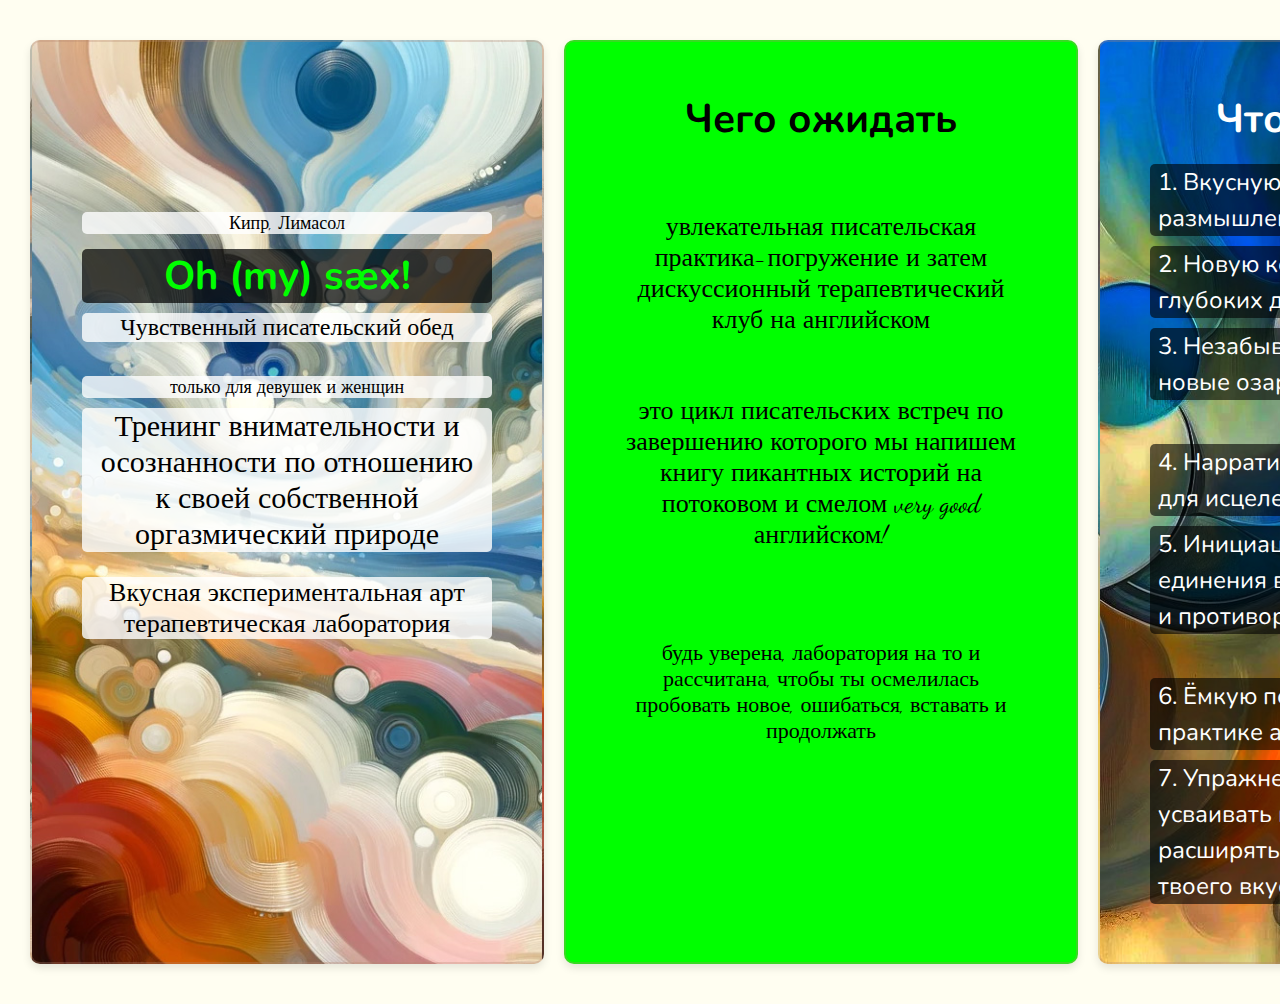
==== ohmys_x/index.html @ ebf22946 "ohmys__x" ====
<!DOCTYPE html>
<html lang="en">
<head>
    <meta charset="UTF-8">
    <meta name="viewport" content="width=device-width, initial-scale=1.0">
    <title>Instagram Stories Style Cards</title>
    <style>
        @import url('https://fonts.googleapis.com/css2?family=Dancing+Script&display=swap');
        @import url('https://fonts.googleapis.com/css2?family=Nunito:ital,wght@0,200..1000;1,200..1000&display=swap');
        
        body {
            background-color: #FFFEF1;
            margin: 0; padding: 0;
            font-family: "Nunito", sans-serif;
            font-size: large;
        }
        .card-container {
            display: flex;
            flex-direction: row;
            flex-wrap: nowrap;
            overflow-x: auto;
            padding: 20px;
            width: 3333px;
        }
        
        .align-left {
            text-align: left;
        }        
        

        .card {
            height: 860px; 
            width: 450px;
            background-color: white;
            border-radius: 10px;
            box-shadow: 0 4px 8px rgba(0, 0, 0, 0.1);
            border: 2px solid rgba(182, 135, 113, 0.3);    
            margin: 20px 10px;
            padding: 30px;
            overflow: hidden;
        }
        .card:hover {
            box-shadow: 0 0 30px rgba(80, 162, 255, 0.3);
        }        
        .card-content {
            padding: 20px;
            text-align: center;
        }
        .card h2, .card p {
            margin: 0;
        }
        .card h2{
            font-size: 40px;
        }
        .card p {
            margin-top: 10px;
            font-family: 'Dancing Script', cursive;
        }
        .card1 {
            background-image: url('card1.jpg'); 
            background-size: cover; 
            background-position: center; 
        }        
        .card2 {
            background-color: #00FF00; /* Зеленый фон для карточки 2 */
        }
        .card3 {
            background-image: url('card3.jpg'); 
            background-size: cover; 
            background-position: center; 
            color: white;
        }        
        .card4 {
            background-image: url('card4.jpg'); 
            background-size: cover; 
            background-position: center; 
        }        
        .card5 {
            background-color: #242424; 
            color: white;
        }
        .card6 {
            background-image: url('card6.jpg'); 
            background-color: rgba(233, 65, 255, 0.719); 
            background-size: cover; 
            background-position: center;             
        }

        .list-container ul {
            list-style: none;
            padding: 0;
        }
        .list-container li {
            background-color:  rgba(0,0,0,0.6);
            font-size:24px;
            line-height: 1.5;
            margin: 10px 0;
            padding: 0 8px;
            border-radius: 5px;
        }        


        .white-bg{
            background-color:  rgba(255,255,255,0.8);
            padding: 0 8px;
            border-radius: 5px;
        }
        .black-bg{
            background-color:  rgba(0, 0, 0, 0.7);
            padding: 0 8px;
            border-radius: 5px;
        }

        .ultragreen {
            color: #00FF00;
        }



    </style>

    <script>
        function openCard(card) {
            var i;
            var x = document.getElementsByClassName("card");
            for (i = 0; i < x.length; i++) {
                x[i].style.display = "none";
            }
            document.getElementById(card).style.display = "block";
        }
    
        document.addEventListener('DOMContentLoaded', function() {
            document.onwheel = function(e) {
                e.preventDefault();
            };

            document.onwheel = function(e) {
                e.preventDefault(); 
                const scrollAmount = e.deltaY * -1;
                window.scrollBy({ left: scrollAmount, behavior: 'smooth' });
            };
        });        
    </script>    
</head>
<body>
    <div class="card-container">
        <div class="card card1">
            <div class="card-content">
                <p class="white-bg"  style="margin-top: 120px;margin-bottom: 15px;">Кипр, Лимасол</p>     
                <h2  class="black-bg ultragreen">Oh (my) sæx!</h2>
                <p class="white-bg"  style="font-size: 24px;">Чувственный писательский обед</p>
                <br/>
                <p class="white-bg" >только для девушек и женщин</p>
                <p class="white-bg"  style="font-size: 30px">Тренинг внимательности и осознанности по отношению к своей собственной оргазмический природе</p>
                <p  class="white-bg" style="font-size: 26px;  margin-top: 25px;">Вкусная экспериментальная арт терапевтическая лаборатория</p>
                           
            </div>
        </div>
        <div class="card card2">
            <div class="card-content">
                <h2>Чего ожидать</h2>
                <p style="font-size: 26px;  padding-top: 55px;">увлекательная писательская практика-погружение и затем дискуссионный терапевтический клуб на английском</p>
                <p style="font-size: 26px;  padding-top: 50px;">это цикл писательских встреч по завершению которого мы напишем книгу пикантных историй на потоковом и смелом very good английском!</p>
                <p style="font-size: 22px;  padding-top: 80px;">будь уверена, лаборатория на то и рассчитана, чтобы ты осмелилась пробовать новое, ошибаться, вставать и продолжать</p>
            </div>
        </div>
        <div class="card card3">
            <div class="card-content">
                <h2>Что получишь</h2>
                <div class="list-container align-left">
                    <ul>
                        <li>1. Вкусную еду и сочные темы
                            для размышления</li>
                        <li>2. Новую компанию интересных глубоких девушек и женщин</li>
                        <li>3. Незабываемые впечатления и новые озарения</li>
                        <br/>
                        <li>4. Нарративные техники письма для исцеления души</li>
                        <li>5. Инициацию в состояние единения внутренних контрастов и противоречий</li>
                        <br/>
                        <li>6. Ёмкую поддержку тебя в твоей практике английского</li>
                        <li>7. Упражнения которые помогут усваивать новые формы и расширять словарный запас твоего вкусного английского</li>
                    </ul>
                </div>
            </div>
        </div>
        <div class="card card4">
            <div class="card-content">
                <div class="align-left">
                    <p class="white-bg" style="font-size: 20px;  margin-top: 35px; margin-bottom: 35px;">пишем истории через которые проживаешь честность и соединяешь смыслы</p>                    
                </div>
                <h2  class="white-bg" >Реальное реалити</h2>
                <div class="align-left">
                    <p class="white-bg" style="font-size: 26px;  margin-top: 5px; ">рассматриваем изнутри свои разные архетипы и природные потребности, скрытые фантазии и табу</p>
                    <p class="white-bg" style="font-size: 20px;  margin-top: 35px;">лакомимся оргазмическими тортиками</p>
                    <p class="white-bg" style="font-size: 22px;  margin-top: 5px;">искушаем друг друга зачитать вслух свои результаты практики чувственного письма</p>
                    <p class="white-bg" style="font-size: 20px;  margin-top: 5px;">слушаем, не краснея!</p>
                    <p class="white-bg" style="font-size: 22px;  margin-top: 35px;">будет интересно, целительно и мощно</p>
                    <p class="white-bg" style="font-size: 30px;  margin-top: 5px;">каждая получит то, на что осмелится и решится</p>
                </div>
            </div>
        </div>
        <div class="card card5">
            <div class="card-content">
                <p style="padding-top: 200px;">Кипр, Лимасол</p>
                <h2>Веган кухня <a style="color: white;"  href="https://www.instagram.com/fresha.cy/" target="_blank">@fresha.cy</a></h2>
                <p>Кажду вторую субботу</p>
                <p>14:00 - 17:30</p>
                <p style="font-size: 24px;  padding-top: 55px;">еда 25€ <br/>лаборатория 50€</p>
            </div>
        </div>                
        <div class="card card6">
            <div class="card-content">
                <p style="font-size: 20px;  padding-top: 100px; padding-bottom: 100px;">ожидаются 10-12 девушек, готовых к погружению в собственные сæкс-смыслы</p>
                <h2>Ты с нами?</h2>
                <p  class="white-bg" style="font-size: 26px; margin-top: 100px; padding: 8px 0 15px;"><a style="color: black;"href="https://forms.gle/Xw8TFm2YRTUVjrRD7" target="_blank">форма регистрации</a></p>
                <p  style="font-size: 22px;  padding-top: 125px;">Предварительный онлайн звонок - твоя возможность лично услышать и себя, и ведущую, и понять, хочешь ты принимать участие. </p>
            </div>
        </div>                
    </div>
</body>
</html>
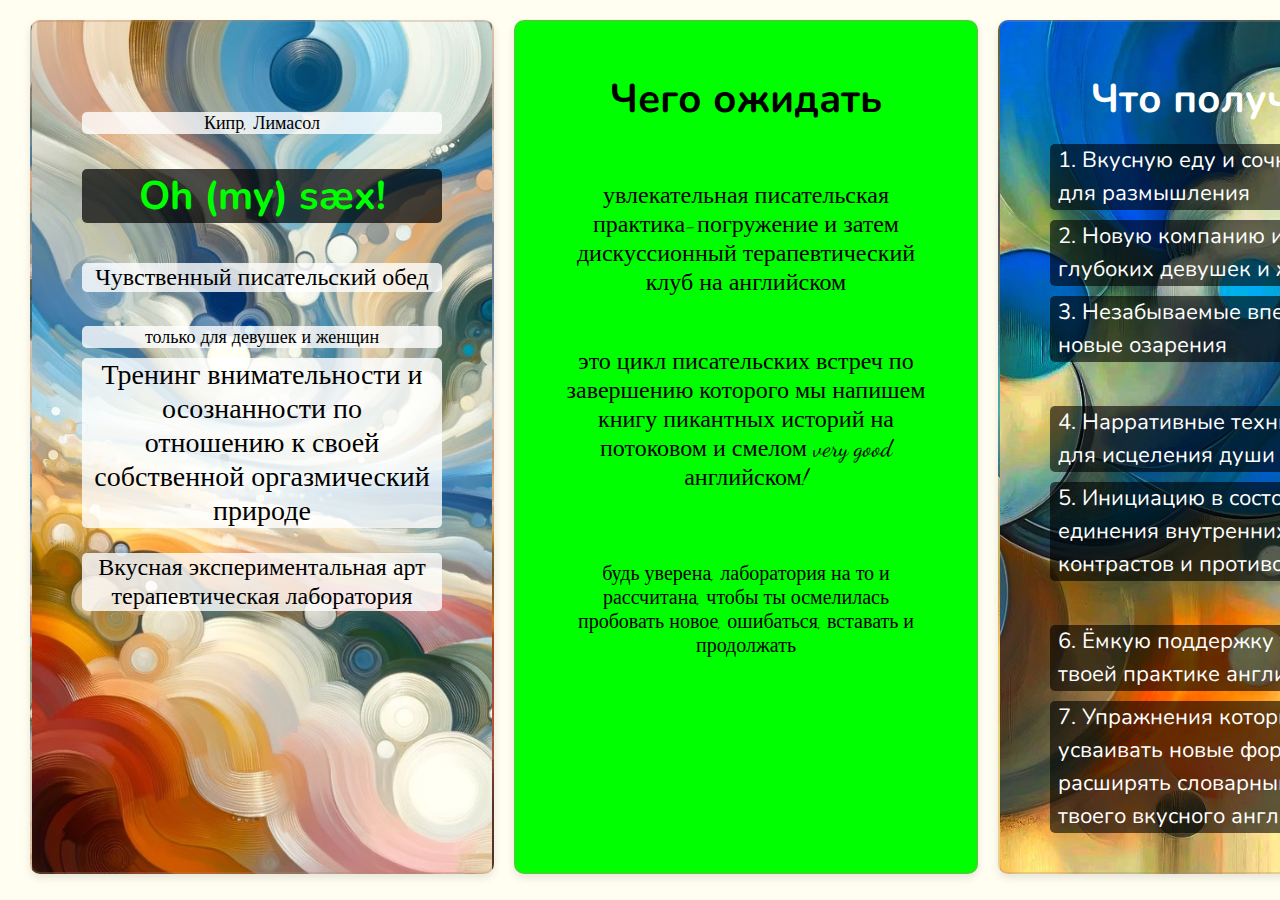
==== commit 465b9b2c: "уменьши карточки" ====
--- a/ohmys_x/index.html
+++ b/ohmys_x/index.html
@@ -1,9 +1,9 @@
 <!DOCTYPE html>
-<html lang="en">
+<html lang="ru">
 <head>
     <meta charset="UTF-8">
     <meta name="viewport" content="width=device-width, initial-scale=1.0">
-    <title>Instagram Stories Style Cards</title>
+    <title>Чувственный писательский обед "Oh (my) sæx!"</title>
     <style>
         @import url('https://fonts.googleapis.com/css2?family=Dancing+Script&display=swap');
         @import url('https://fonts.googleapis.com/css2?family=Nunito:ital,wght@0,200..1000;1,200..1000&display=swap');
@@ -19,7 +19,7 @@
             flex-direction: row;
             flex-wrap: nowrap;
             overflow-x: auto;
-            padding: 20px;
+            padding: 0 20px;
             width: 3333px;
         }
         
@@ -29,8 +29,8 @@
         
 
         .card {
-            height: 860px; 
-            width: 450px;
+            height: 790px; 
+            width: 400px;
             background-color: white;
             border-radius: 10px;
             box-shadow: 0 4px 8px rgba(0, 0, 0, 0.1);
@@ -92,7 +92,7 @@
         }
         .list-container li {
             background-color:  rgba(0,0,0,0.6);
-            font-size:24px;
+            font-size:22px;
             line-height: 1.5;
             margin: 10px 0;
             padding: 0 8px;
@@ -114,8 +114,9 @@
         .ultragreen {
             color: #00FF00;
         }
-
-
+        .hoverorange:hover {
+            background-color: darkorange;
+        }
 
     </style>
 
@@ -146,22 +147,22 @@
     <div class="card-container">
         <div class="card card1">
             <div class="card-content">
-                <p class="white-bg"  style="margin-top: 120px;margin-bottom: 15px;">Кипр, Лимасол</p>     
-                <h2  class="black-bg ultragreen">Oh (my) sæx!</h2>
-                <p class="white-bg"  style="font-size: 24px;">Чувственный писательский обед</p>
+                <p class="white-bg"  style="margin-top: 40px;margin-bottom: 35px;">Кипр, Лимасол</p>     
+                <h2 class="black-bg ultragreen">Oh (my) sæx!</h2>
+                <p class="white-bg"  style="font-size: 24px;margin-top: 40px;">Чувственный писательский обед</p>
                 <br/>
                 <p class="white-bg" >только для девушек и женщин</p>
-                <p class="white-bg"  style="font-size: 30px">Тренинг внимательности и осознанности по отношению к своей собственной оргазмический природе</p>
-                <p  class="white-bg" style="font-size: 26px;  margin-top: 25px;">Вкусная экспериментальная арт терапевтическая лаборатория</p>
+                <p class="white-bg"  style="font-size: 28px">Тренинг внимательности и осознанности по отношению к своей собственной оргазмический природе</p>
+                <p  class="white-bg" style="font-size: 24px;  margin-top: 25px;">Вкусная экспериментальная арт терапевтическая лаборатория</p>
                            
             </div>
         </div>
         <div class="card card2">
             <div class="card-content">
                 <h2>Чего ожидать</h2>
-                <p style="font-size: 26px;  padding-top: 55px;">увлекательная писательская практика-погружение и затем дискуссионный терапевтический клуб на английском</p>
-                <p style="font-size: 26px;  padding-top: 50px;">это цикл писательских встреч по завершению которого мы напишем книгу пикантных историй на потоковом и смелом very good английском!</p>
-                <p style="font-size: 22px;  padding-top: 80px;">будь уверена, лаборатория на то и рассчитана, чтобы ты осмелилась пробовать новое, ошибаться, вставать и продолжать</p>
+                <p style="font-size: 24px;  padding-top: 45px;">увлекательная писательская практика-погружение и затем дискуссионный терапевтический клуб на английском</p>
+                <p style="font-size: 24px;  padding-top: 40px;">это цикл писательских встреч по завершению которого мы напишем книгу пикантных историй на потоковом и смелом very good английском!</p>
+                <p style="font-size: 20px;  padding-top: 60px;">будь уверена, лаборатория на то и рассчитана, чтобы ты осмелилась пробовать новое, ошибаться, вставать и продолжать</p>
             </div>
         </div>
         <div class="card card3">
@@ -186,34 +187,39 @@
         <div class="card card4">
             <div class="card-content">
                 <div class="align-left">
-                    <p class="white-bg" style="font-size: 20px;  margin-top: 35px; margin-bottom: 35px;">пишем истории через которые проживаешь честность и соединяешь смыслы</p>                    
+                    <p class="white-bg" style="font-size: 18px;  margin-top: 35px; margin-bottom: 35px;">пишем истории через которые проживаешь честность и соединяешь смыслы</p>                    
                 </div>
                 <h2  class="white-bg" >Реальное реалити</h2>
                 <div class="align-left">
-                    <p class="white-bg" style="font-size: 26px;  margin-top: 5px; ">рассматриваем изнутри свои разные архетипы и природные потребности, скрытые фантазии и табу</p>
-                    <p class="white-bg" style="font-size: 20px;  margin-top: 35px;">лакомимся оргазмическими тортиками</p>
-                    <p class="white-bg" style="font-size: 22px;  margin-top: 5px;">искушаем друг друга зачитать вслух свои результаты практики чувственного письма</p>
-                    <p class="white-bg" style="font-size: 20px;  margin-top: 5px;">слушаем, не краснея!</p>
-                    <p class="white-bg" style="font-size: 22px;  margin-top: 35px;">будет интересно, целительно и мощно</p>
-                    <p class="white-bg" style="font-size: 30px;  margin-top: 5px;">каждая получит то, на что осмелится и решится</p>
+                    <p class="white-bg" style="font-size: 24px;  margin-top: 5px; ">рассматриваем изнутри свои разные архетипы и природные потребности, скрытые фантазии и табу</p>
+                    <p class="white-bg" style="font-size: 18px;  margin-top: 35px;">лакомимся оргазмическими тортиками</p>
+                    <p class="white-bg" style="font-size: 20px;  margin-top: 5px;">искушаем друг друга зачитать вслух свои результаты практики чувственного письма</p>
+                    <p class="white-bg" style="font-size: 18px;  margin-top: 5px;">слушаем, не краснея!</p>
+                    <p class="white-bg" style="font-size: 20px;  margin-top: 35px;">будет интересно, целительно и мощно</p>
+                    <p class="white-bg" style="font-size: 28px;  margin-top: 5px;">каждая получит то, на что осмелится и решится</p>
                 </div>
             </div>
         </div>
         <div class="card card5">
             <div class="card-content">
-                <p style="padding-top: 200px;">Кипр, Лимасол</p>
-                <h2>Веган кухня <a style="color: white;"  href="https://www.instagram.com/fresha.cy/" target="_blank">@fresha.cy</a></h2>
-                <p>Кажду вторую субботу</p>
+                <p style="padding-top: 30px;">Начало курса 25/05</p>
                 <p>14:00 - 17:30</p>
+                <p style="padding-top: 50px;">
+                    <a href="https://maps.app.goo.gl/a5cN1Fm15tjpk3j99" target="_blank">
+                        <img src="map.png" alt="Cyprus, Old Port Limassol, Shop 2, 3603" style="height: 200px;">
+                    </a>
+                </p>
+                <p style="padding-top: 30px;">Кипр, Лимасол</p>
+                <h2>Веганский рестора Fresha</h2>
+                <p></p><a style="color: white;"  href="https://www.instagram.com/fresha.cy/" target="_blank">instagram</a></p>
                 <p style="font-size: 24px;  padding-top: 55px;">еда 25€ <br/>лаборатория 50€</p>
             </div>
         </div>                
         <div class="card card6">
             <div class="card-content">
-                <p style="font-size: 20px;  padding-top: 100px; padding-bottom: 100px;">ожидаются 10-12 девушек, готовых к погружению в собственные сæкс-смыслы</p>
+                <p style="font-size: 18px;  padding-top: 90px; padding-bottom: 100px;">Количество мест ограничено. До 12 человек</p>
                 <h2>Ты с нами?</h2>
-                <p  class="white-bg" style="font-size: 26px; margin-top: 100px; padding: 8px 0 15px;"><a style="color: black;"href="https://forms.gle/Xw8TFm2YRTUVjrRD7" target="_blank">форма регистрации</a></p>
-                <p  style="font-size: 22px;  padding-top: 125px;">Предварительный онлайн звонок - твоя возможность лично услышать и себя, и ведущую, и понять, хочешь ты принимать участие. </p>
+                <p  class="white-bg hoverorange" style="font-size: 24px; margin-top: 140px; padding: 8px 0 15px;">➡️ <a style="color: black;"href="https://forms.gle/Xw8TFm2YRTUVjrRD7" target="_blank">форма регистрации</a></p>
             </div>
         </div>                
     </div>
